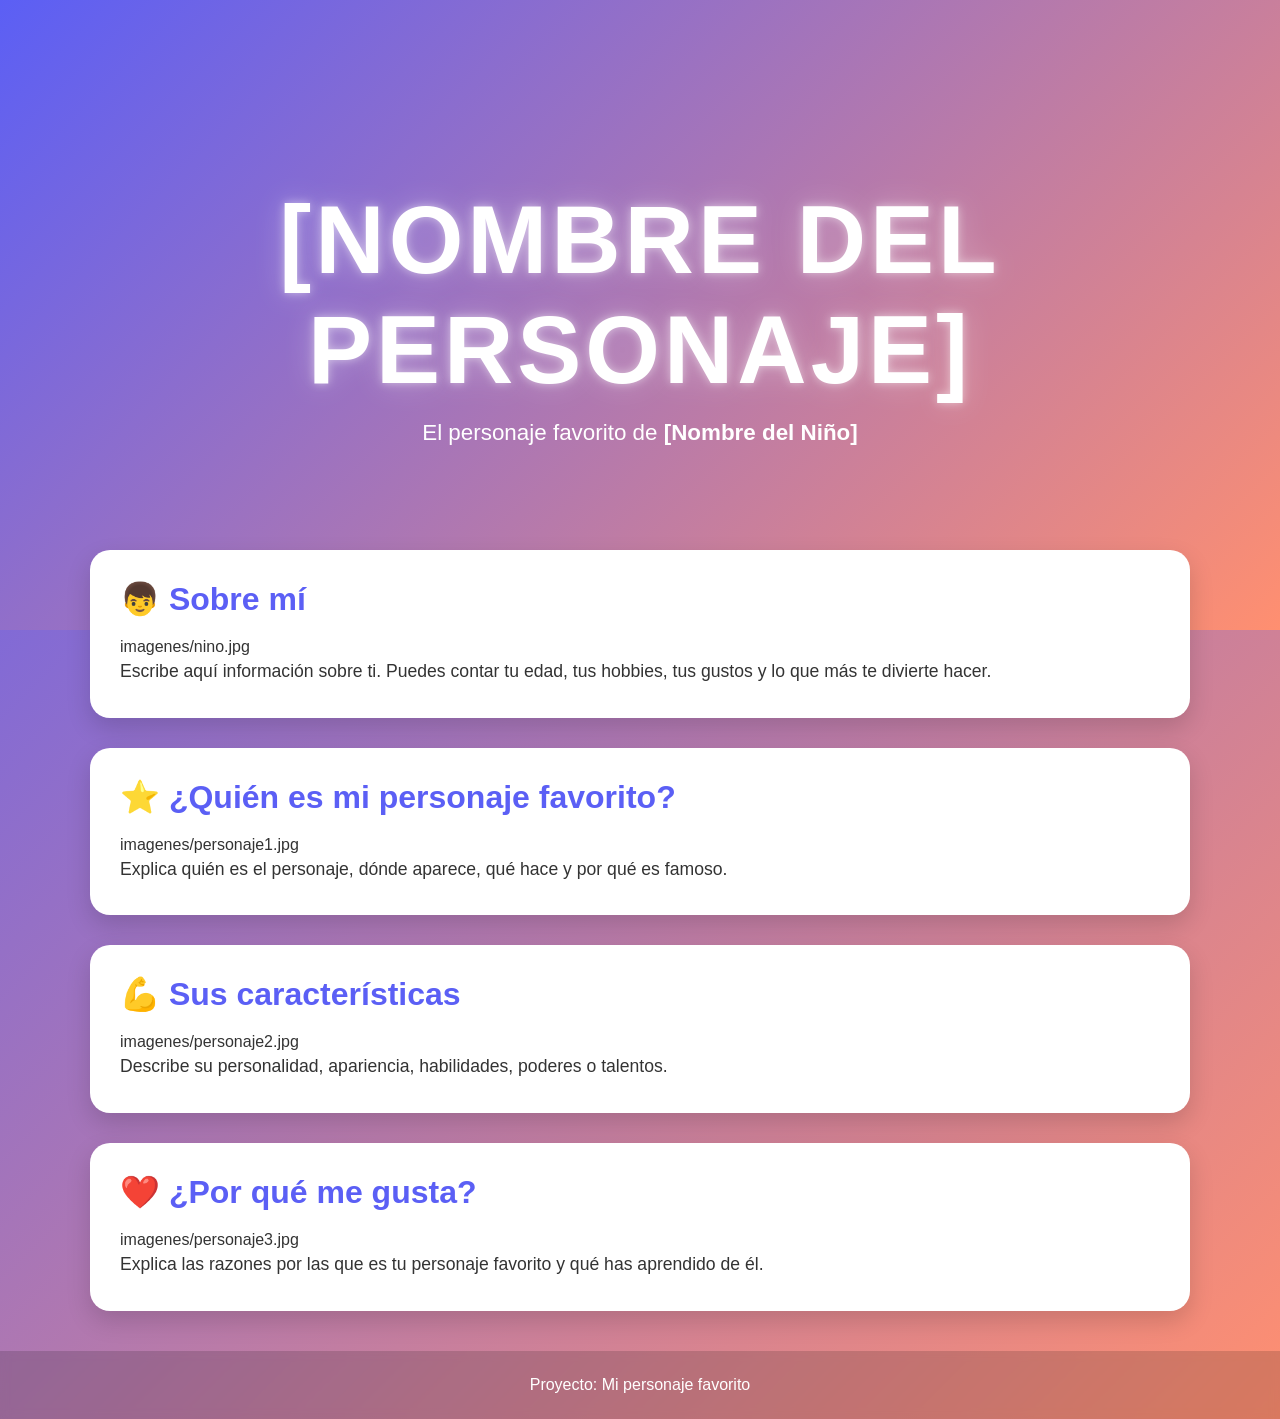
==== docs/personajeFavorito/index.html @ 805db2c8 "Automated update" ====
<!DOCTYPE html>
<html lang="es">

<head>
    <meta charset="UTF-8">
    <meta name="viewport" content="width=device-width, initial-scale=1.0">
    <title>[Nombre del Personaje]</title>
    <link rel="stylesheet" href="style.css">
</head>

<body>

    <header class="hero">
        <div class="hero-content">
            <h1>[NOMBRE DEL PERSONAJE]</h1>
            <p>El personaje favorito de <strong>[Nombre del Niño]</strong></p>
        </div>
    </header>

    <main>

        <section class="card">
            <h2>👦 Sobre mí</h2>
            imagenes/nino.jpg

            <p>
                Escribe aquí información sobre ti.
                Puedes contar tu edad, tus hobbies,
                tus gustos y lo que más te divierte hacer.
            </p>
        </section>

        <section class="card">
            <h2>⭐ ¿Quién es mi personaje favorito?</h2>
            imagenes/personaje1.jpg

            <p>
                Explica quién es el personaje, dónde aparece,
                qué hace y por qué es famoso.
            </p>
        </section>

        <section class="card">
            <h2>💪 Sus características</h2>
            imagenes/personaje2.jpg

            <p>
                Describe su personalidad, apariencia,
                habilidades, poderes o talentos.
            </p>
        </section>

        <section class="card">
            <h2>❤️ ¿Por qué me gusta?</h2>
            imagenes/personaje3.jpg

            <p>
                Explica las razones por las que es tu personaje favorito
                y qué has aprendido de él.
            </p>
        </section>

    </main>

    <footer>
        <p>Proyecto: Mi personaje favorito</p>
    </footer>

</body>

</html>
---- docs/personajeFavorito/style.css ----
/*======================================
  PALETA DE COLORES
======================================*/
:root {
    --color-primario: #5b5ff5;
    --color-secundario: #ff8f70;
}

/*======================================
  CONFIGURACIÓN GENERAL
======================================*/
* {
    margin: 0;
    padding: 0;
    box-sizing: border-box;
}

body {
    font-family: "Segoe UI", Arial, sans-serif;

    background: linear-gradient(
        135deg,
        var(--color-primario),
        var(--color-secundario)
    );

    min-height: 100vh;
    color: #333;
}

/*======================================
  HERO
======================================*/
.hero {
    height: 70vh;

    display: flex;
    justify-content: center;
    align-items: center;

    text-align: center;

    background: linear-gradient(
        135deg,
        var(--color-primario),
        var(--color-secundario)
    );

    color: white;
}

.hero-content {
    animation: aparecer 1.5s ease;
}

.hero h1 {
    font-size: clamp(3rem, 8vw, 6rem);
    letter-spacing: 4px;
    text-transform: uppercase;

    text-shadow:
        0 0 10px rgba(255,255,255,.5),
        0 0 30px rgba(255,255,255,.3);

    animation: flotar 3s ease-in-out infinite;
}

.hero p {
    font-size: 1.4rem;
    margin-top: 15px;
}

/*======================================
  CONTENEDOR
======================================*/
main {
    width: 90%;
    max-width: 1100px;

    margin: -80px auto 40px;
}

/*======================================
  TARJETAS
======================================*/
.card {
    background: white;

    margin-bottom: 30px;
    padding: 30px;

    border-radius: 20px;

    box-shadow: 0 10px 25px rgba(0,0,0,.15);

    transition: .3s;
}

.card:hover {
    transform: translateY(-8px);
}

.card h2 {
    color: var(--color-primario);
    margin-bottom: 20px;
    font-size: 2rem;
}

.card img {
    width: 100%;
    max-width: 450px;

    display: block;
    margin: 20px auto;

    border-radius: 15px;

    transition: .4s;
}

.card img:hover {
    transform: scale(1.05);
}

.card p {
    font-size: 1.1rem;
    line-height: 1.8;
}

/*======================================
  FOOTER
======================================*/
footer {
    text-align: center;

    padding: 25px;

    color: white;

    background: rgba(0,0,0,.15);

    backdrop-filter: blur(5px);
}

/*======================================
  ANIMACIONES
======================================*/
@keyframes aparecer {
    from {
        opacity: 0;
        transform: translateY(40px);
    }

    to {
        opacity: 1;
        transform: translateY(0);
    }
}

@keyframes flotar {
    0% {
        transform: translateY(0);
    }

    50% {
        transform: translateY(-10px);
    }

    100% {
        transform: translateY(0);
    }
}

/*======================================
  RESPONSIVE
======================================*/
@media (max-width: 768px) {

    .hero {
        height: 55vh;
    }

    .hero p {
        font-size: 1rem;
    }

    .card {
        padding: 20px;
    }

    .card h2 {
        font-size: 1.5rem;
    }
}
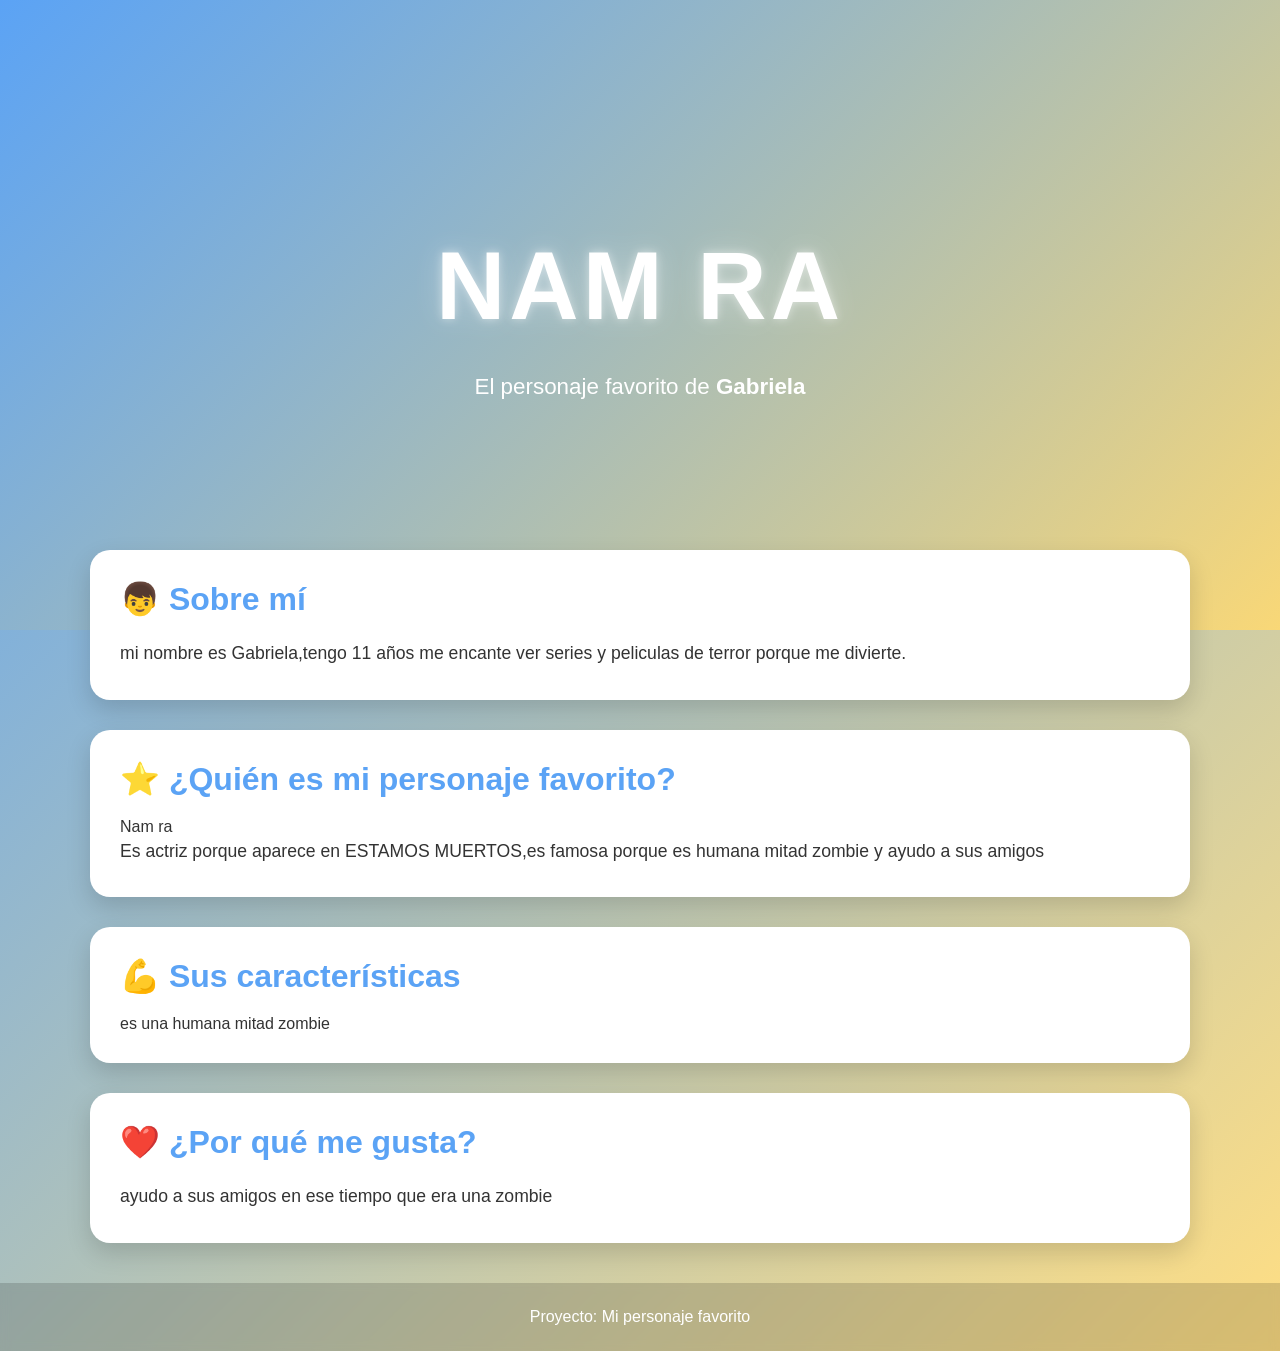
==== commit 1980fe09: "mensaje" ====
--- a/docs/personajeFavorito/index.html
+++ b/docs/personajeFavorito/index.html
@@ -12,8 +12,9 @@
 
     <header class="hero">
         <div class="hero-content">
-            <h1>[NOMBRE DEL PERSONAJE]</h1>
-            <p>El personaje favorito de <strong>[Nombre del Niño]</strong></p>
+            <h1>NAM RA</h1>
+            <img style="width: 200px;" src="https://larepublica.cronosmedia.glr.pe/migration/images/HAAOANHPUZA3XCRNQND3HGOXNQ.jpg" alt="">
+            <p>El personaje favorito de <strong>Gabriela</strong></p>
         </div>
     </header>
 
@@ -21,42 +22,44 @@
 
         <section class="card">
             <h2>👦 Sobre mí</h2>
-            imagenes/nino.jpg
+            
 
             <p>
-                Escribe aquí información sobre ti.
-                Puedes contar tu edad, tus hobbies,
-                tus gustos y lo que más te divierte hacer.
+                mi nombre es Gabriela,tengo 11 años
+                me encante ver series y peliculas 
+                de terror porque me divierte.
+            
             </p>
         </section>
 
         <section class="card">
             <h2>⭐ ¿Quién es mi personaje favorito?</h2>
-            imagenes/personaje1.jpg
+            Nam ra 
 
             <p>
-                Explica quién es el personaje, dónde aparece,
-                qué hace y por qué es famoso.
+                Es actriz porque aparece en ESTAMOS MUERTOS,es famosa porque es 
+                humana mitad zombie y ayudo a sus amigos
+                
+                
             </p>
         </section>
 
         <section class="card">
             <h2>💪 Sus características</h2>
-            imagenes/personaje2.jpg
-
+            es una humana mitad zombie
+            
             <p>
-                Describe su personalidad, apariencia,
-                habilidades, poderes o talentos.
+                
+                
             </p>
         </section>
 
         <section class="card">
             <h2>❤️ ¿Por qué me gusta?</h2>
-            imagenes/personaje3.jpg
+            
 
             <p>
-                Explica las razones por las que es tu personaje favorito
-                y qué has aprendido de él.
+                 ayudo a sus amigos en ese tiempo que era una zombie
             </p>
         </section>
 
--- a/docs/personajeFavorito/style.css
+++ b/docs/personajeFavorito/style.css
@@ -2,8 +2,8 @@
   PALETA DE COLORES
 ======================================*/
 :root {
-    --color-primario: #5b5ff5;
-    --color-secundario: #ff8f70;
+    --color-primario: #5ba3f5;
+    --color-secundario: #ffd970dc;
 }
 
 /*======================================
